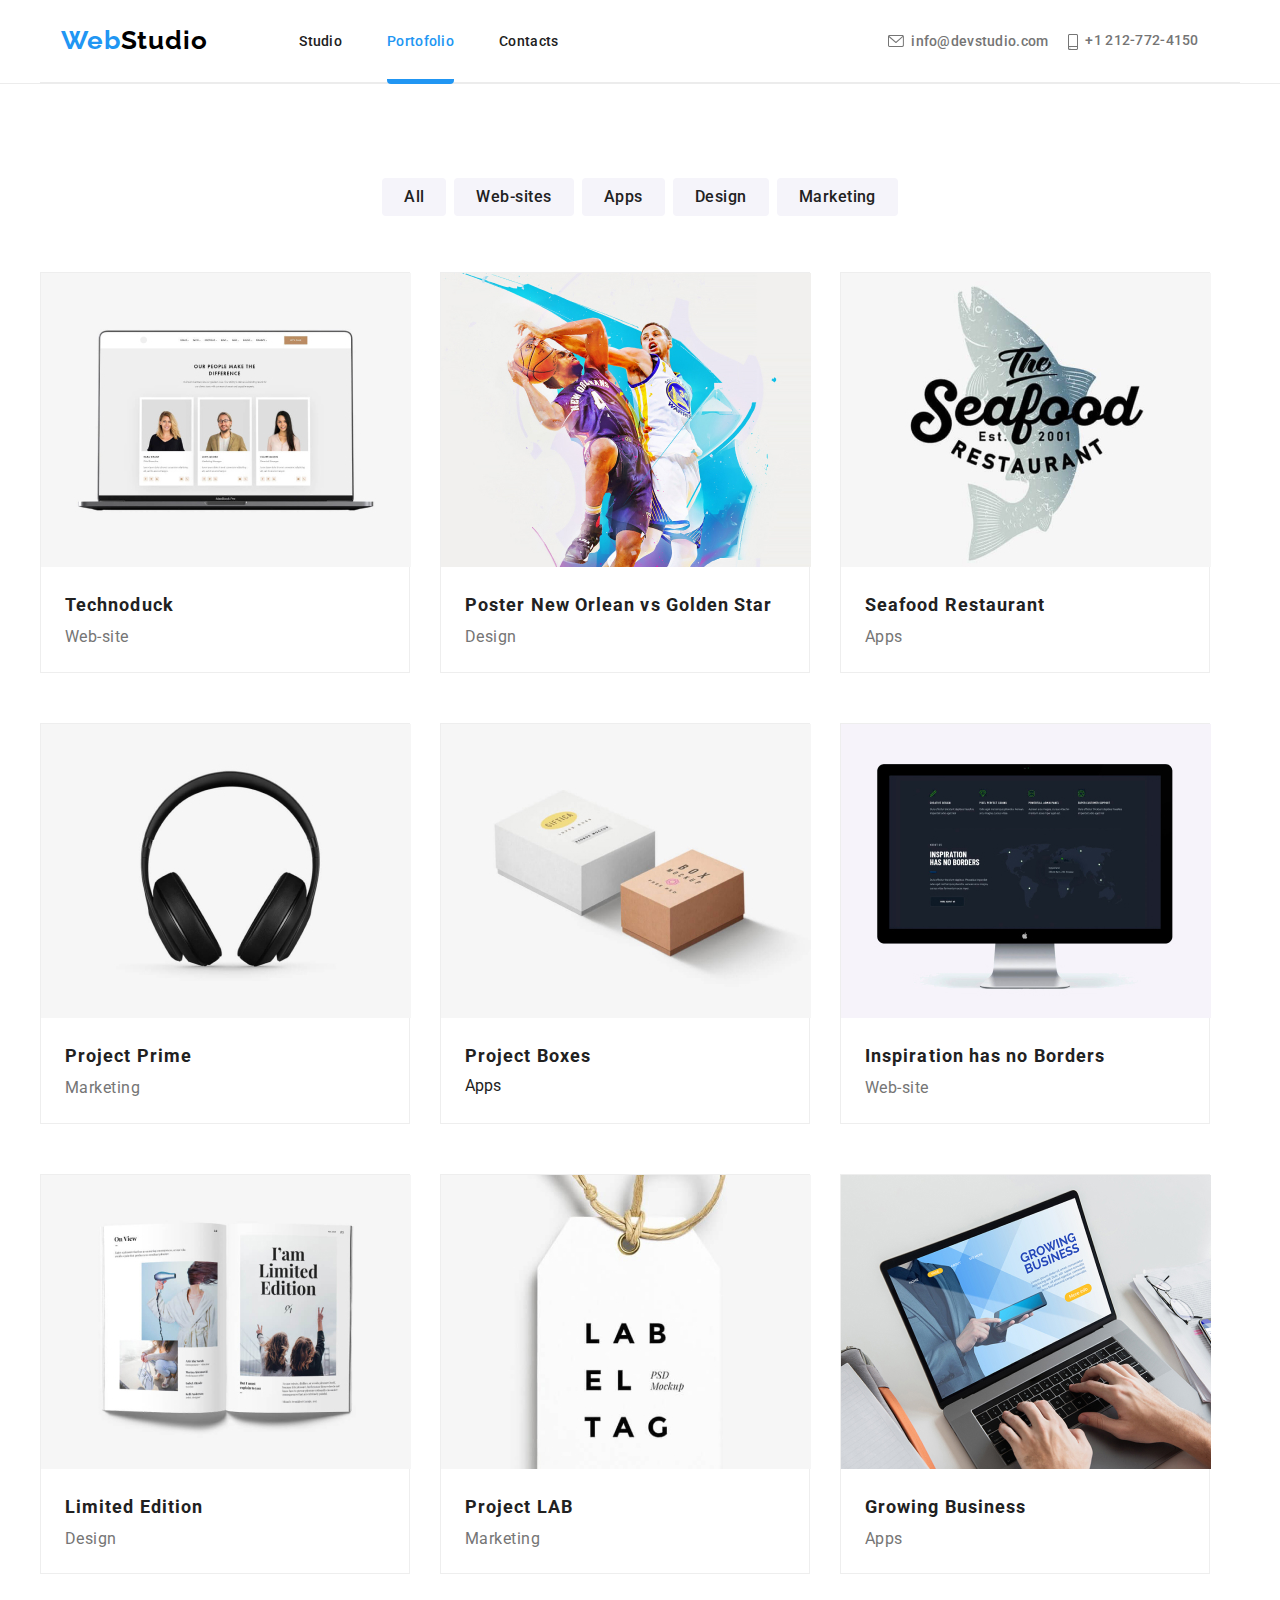
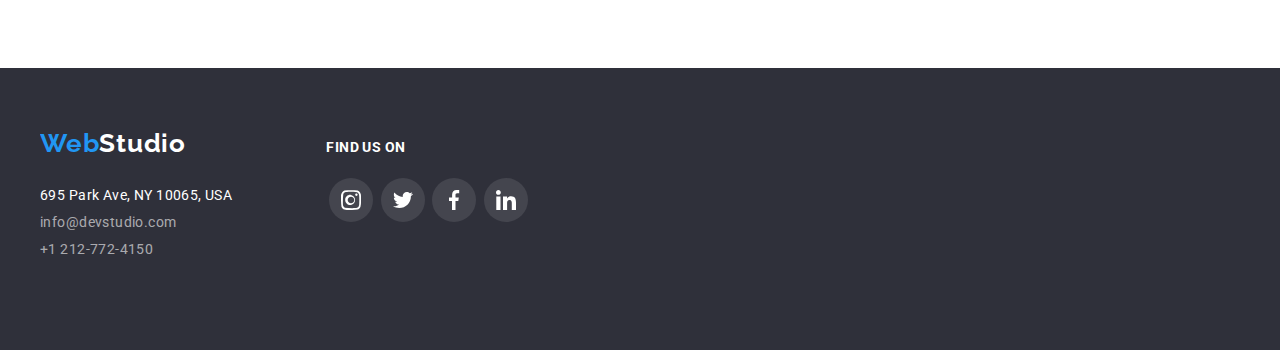
==== portofolio.html @ 158755be "copied previous work" ====
<!DOCTYPE html>
<html lang="en">
  <head>
    <meta charset="UTF-8" />
    <meta name="viewport" content="width=device-width, initial-scale=1.0" />
    <title>Portofolio</title>
    <link rel="preconnect" href="https://fonts.googleapis.com" />
    <link rel="preconnect" href="https://fonts.gstatic.com" crossorigin />
    <link
      rel="stylesheet"
      href="https://cdnjs.cloudflare.com/ajax/libs/modern-normalize/1.0.0/modern-normalize.min.css"
    />
    <link
      href="https://fonts.googleapis.com/css2?family=Raleway:wght@700&family=Roboto:wght@400;500;700;900&display=swap"
      rel="stylesheet"
    />
    <link rel="stylesheet" href="./css/reset.css">
    <link rel="stylesheet" href="css/styles.css" />
  </head>
  <body>
    <div class="container-general">
      <header class="global-header">
        <p class="visually-hidden">Aceasta este o descriere a antetului.</p>
        <div class="container-header">
          <a class="logo-header" href="#" target="_blank" title="logo"
            ><span class="blue-text">Web</span
            ><span class="black-text">Studio</span></a
          >
          <!-- Navigation bar -->
          <nav class="nav-bar">
            <ul class="nav-list">
              <li><a href="index.html" class="nav-item">Studio</a></li>
              <li>
                <a href="#" class="current" class="nav-item">Portofolio</a>
              </li>
              <li><a href="#" class="nav-item">Contacts</a></li>
            </ul>
          </nav>
          <div class="contact-info-container">
            <a href="mailto:info@devstudio.com" class="contact-info"
            ><svg class="icon" width="16" height="12">
              <use xlink:href="./symbol-defs.svg#icon-envelope"></use></svg
            >info@devstudio.com</a>
            <a class="contact-info" href="tel:+12127724150" class="phone"> <svg class="icon" width="10" height="16">
              <use href="symbol-defs.svg#icon-smartphone">
              </use>
            </svg>+1 212-772-4150</a>
          </div>
        </div>
      </header>
      <main>
        <!-- Filter section -->
        <section>
          <div class="container-portofolio">
            <div class="filter-container">
              <ul class="filter-buttons">
                <li>
                  <button class="regular-button" type="button">All</button>
                </li>
                <li>
                  <button class="regular-button" type="button">
                    Web-sites
                  </button>
                </li>
                <li>
                  <button class="regular-button" type="button">Apps</button>
                </li>
                <li>
                  <button class="regular-button" type="button">Design</button>
                </li>
                <li>
                  <button class="regular-button" type="button">
                    Marketing
                  </button>
                </li>
              </ul>
            </div>
            <!-- Results -->
            <div class="container-results">
              <ul class="results-items">
                <li class="results-card">
                  <div class="box">
                    <img src="./images/port1.jpg" alt="Web-site" width="370" />
                    <div class="overlay">
                      <p>Technoduck is a state-of-the-art coronavirus distribution platform. Companies use this platform for digital espionage and attacks on competitors' secure servers. </p>
                    </div>
                  </div>
                  <div class="results-down-card">
                    <h4 class="project">Technoduck</h4>
                    <p class="type">Web-site</p>
                  </div>
                </li>
                <li class="results-card">
                  <div class="box">
                    <img
                    src="./images/port2.jpg"
                    alt="Poster New Orlean vs Golden Star"
                    width="370"
                  />
                    <div class="overlay">
                      <p>none</p>
                    </div>
                  </div>
                  
                 <div class="results-down-card">
                    <h4 class="project">Poster New Orlean vs Golden Star</h4>
                     <p class="type">Design</p>
                 </div>
                </li>
                <li class="results-card">
                  <div class="box">
                    <img
                    src="./images/port3.jpg"
                    alt="Seafood Restaurant "
                    width="370"
                  />
                    <div class="overlay">
                      <p>none</p>
                    </div>
                  </div>
               
                  <div class="results-down-card">
                    <h4 class="project">Seafood Restaurant</h4>
                    <p class="type">Apps</p>
                  </div>
                  
                </li>
                <li class="results-card">
                  <div class="box">
                    <img
                    src="./images/port4.jpg"
                    alt="Project Prime"
                    width="370"
                  />
                    <div class="overlay">
                      <p>none</p>
                    </div>
                  </div>
                
                  <div class="results-down-card">
                     <h4 class="project">Project Prime</h4>
                  <p class="type">Marketing</p>
                  </div>
                 
                </li>
                <li class="results-card">
                  <div class="box">
                    <img
                    src="./images/port5.jpg"
                    alt="Project Boxes"
                    width="370"
                  />
                    <div class="overlay">
                      <p>none</p>
                    </div>
                  </div>
               
                  <div class="results-down-card">
                  <h4 class="project">Project Boxes</h4>
                  <p class="type"></p>Apps</p>
                  </div>
                  
                </li>
                <li class="results-card">
                  <div class="box">
                    <img
                    src="./images/port6.jpg"
                    alt="Inspiration has no Borders"
                    width="370"
                  />
                    <div class="overlay">
                      <p>none</p>
                    </div>
                  </div>
               
                  <div class="results-down-card">
                    <h4 class="project">Inspiration has no Borders</h4>
                  <p class="type">Web-site</p>
                  </div>
            
                </li>
                <li class="results-card">
                  <div class="box">
                    <img
                    src="./images/port7.jpg"
                    alt="Limited Edition"
                    width="370"
                  />
                    <div class="overlay">
                      <p>none</p>
                    </div>
                  </div>
                  
                  <div class="results-down-card">
                  <h4 class="project">Limited Edition</h4>
                  <p class="type">Design</p>
                  </div>
                </li>
                <li class="results-card">
                  <div class="box">
                    <img src="./images/port8.jpg" alt="Project LAB" width="370" />
                    <div class="overlay">
                      <p>none</p>
                    </div>
                  </div>
                 
                  <div class="results-down-card">
                  <h4 class="project">Project LAB</h4>
                  <p class="type">Marketing</p>
                  </div>
                </li>
                <li class="results-card">
                  <div class="box">
                    <img
                    src="./images/port9.jpg"
                    alt="Growing Business"
                    width="370"
                  />
                    <div class="overlay">
                      <p>none</p>
                    </div>
                  </div>
                 
                  <div class="results-down-card">
                  <h4 class="project">Growing Business</h4>
                  <p class="type">Apps</p>
                  </div>
                  
                </li>
              </ul>
            </div>
          </div>
        </section>
      </main>
      <footer class="global-footer">
        <div class="container-footer">
          <div class="first-section-footer">
            <a class="logo-footer" href="#" target="_blank" title="logo"
            ><span class="blue-text">Web</span
            ><span class="white-text">Studio</span></a
          >
          <address class="address">
            695 Park Ave, NY 10065, USA <br />
            <div class="inferior-footer">
              <p>
                <a class="contact-info-footer" href="mailto:info@devstudio.com"
                  >info@devstudio.com</a
                >
              </p>
              <div class="footer-phone">
                <p>
                  <a class="contact-info-footer" href="tel:+12127724150"
                    >+1 212-772-4150</a
                  >
                </p>
              </div>
            </div>
          </address>
          </div>
          
          <div class="footer-icons">
            <h4 class="icons-title">Find us on</h4>
            <ul class="container-footer-icons">
              <li>
                <svg class="elipse" width="270" height="120">
                  <ellipse cx="25" cy="30" rx="22" ry="22" fill="#FFFFFF1A" width="44" height="44" />
                  <svg class="icon" x="15" y="20" width="20" height="20">
                    <use href="symbol-defs.svg#icon-instagram1">
                    </use>
                  </svg>
                </svg>
              </li>
              <li>
                <svg class="elipse" width="270" height="120">
                  <ellipse cx="25" cy="30" rx="22" ry="22" fill="#FFFFFF1A" width="44" height="44" />
                  <svg class="icon" x="15" y="20" width="20" height="20">
                    <use href="symbol-defs.svg#icon-twitter2">
                    </use>
                  </svg>
                </svg>
              </li>
              <li>
                <svg class="elipse" width="270" height="120">
                  <ellipse cx="25" cy="30" rx="22" ry="22" fill="#FFFFFF1A" width="44" height="44" />
                  <svg class="icon" x="15" y="20" width="20" height="20">
                    <use href="symbol-defs.svg#icon-facebook2">
                    </use>
                  </svg>
                </svg>
              </li>
              <li>
                <svg class="elipse" width="270" height="120">
                  <ellipse cx="25" cy="30" rx="22" ry="22" fill="#FFFFFF1A" width="44" height="44" />
                  <svg class="icon" x="15" y="20" width="20" height="20">
                    <use href="symbol-defs.svg#icon-linkedin2">
                    </use>
                  </svg>
                </svg>
              </li>
            </ul>
           </div>
        </div>
      </footer>
    </div>
  </body>
</html>
---- css/styles.css ----
*,
 *::before,
 *::after{
    box-sizing: border-box;
    padding: 0;
}

:root {
    --main-black: #212121;
    --main-grey: #757575;
    --background-grey: #2F303A;
    --main-blue: #2196F3;
    --background-wheat: #F5F4FA;
    --bottom-border-header: #ececec;
    --logo-color: #AFB1B8;
    --transition: 250ms cubic-bezier(0.4, 0, 0.2, 1);
    
}

body {
    font-family: Roboto, sans-serif;
    color: var(--main-black);
    width: 100vw;
    margin: 0;
}

p,
h1,
h2,
h3,
h4,
h5,
h6,
ul {
    margin: 0;
}

a {
    text-decoration: none;
    color: var(--main-black);

}

.visually-hidden {
  position: absolute;
  width: 1px;
  height: 1px;
  margin: -1px;
  border: 0;
  padding: 0;
  white-space: nowrap;
  clip-path: inset(100%);
  clip: rect(0 0 0 0);
  overflow: hidden;
}

img {
    display: block;
    max-width: 100%;
    height: auto;
}

a:hover {
    color: var(--main-blue);
}

a:focus {
    color: var(--main-blue);
}

a:active {
    color: var(--main-blue);
}

button {
    transition: background-color var(--transition), color var(--transition), border var(--transition), box-shadow var(--transition);
}
button:hover {
    background-color: var(--main-blue);
    color: #FFF;
    cursor: pointer;
}

button:focus {
    background-color: var(--main-blue);
        color: #FFF;
}

button:active {
    background-color: var(--main-blue);
        color: #FFF;
}



ul {
    list-style-type: none;
}


main {
    width: 100vw;
    height: auto;
}

.container-general {
    width: 100vw;
    margin: auto;
    
}


.global-header {
    display: flex;
    border-bottom: solid 1px;
    border-color: var(--bottom-border-header);
    flex-direction: row;
}


.container-header {
    margin: 0 auto;
    width: 100%;
    max-width: 1200px;
    border-bottom: solid 1px;
    border-color: var(--bottom-border-header);
    display: flex;
    justify-content: center;
    align-items: center;
}
.container-header a{
    transition: color var(--transition);
}


.logo-header {
    display: block;
    font-family: Raleway;
    font-size: 26px;
    font-weight: 700;
    line-height: 1.193;
    letter-spacing: 0.78px;
    width: 145px;
    padding-top: 24px;
    padding-bottom: 25px;
    margin-right: 93px;
    
}

.blue-text {
    color: var(--main-blue);
}

.black-text {
    color: black;
}

.white-text {
    color: #FFF;
}

.current {
    color: var(--main-blue);
    padding-bottom: 30px;
    border-bottom: 5px solid var(--main-blue);
    border-radius: 4px;
}



.nav-list {
    display: flex;
    align-items: center;
    justify-content: space-between;
    width: 259px;
   
    
}


.nav-list li {
    
    color: #212121;
    font-family: Roboto;
    font-size: 14px;
    font-style: normal;
    font-weight: 500;
    line-height: normal;
    letter-spacing: 0.28px;
    

}

.global-header .contact-info {
    display: flex;
}

.contact-info-container {
    display: flex;
    align-items: center;
    padding-top: 32px;
    padding-bottom: 32px;
    margin-left: 330px;
}

.contact-info-container .icon {
    cursor: pointer;
    margin-right: 7px;
    
    position: relative;
    margin-top: 2px;
}
.contact-info-container .icon:hover {
    fill: var(--main-blue);
}
.contact-info-container .icon:focus {
    fill: var(--main-blue);
}

.contact-info {
    color: var(--main-grey);
    font-size: 14px;
    font-weight: 500;
    line-height: 1.17;
    letter-spacing: 0.28px;
    margin-right: 20px;
    fill: var(--main-grey);
}


.contact-info:hover {
    color: var(--main-blue);
    fill: var(--main-blue);
}

.contact-info:focus {
    counter-reset: var(--main-blue);
}

/* FIRST SECTION*/

.first-section {
    display: flex;
    background-image: url(https://lh3.googleusercontent.com/pw/ADCreHf-BnRPKdP4ZAukIHR-dye78KLJrJCSODhI_q3HQ1TlATKtTl8p-hjH6CAwBOySvQXovrsWD8KO4aLLL_fs0DYXgBZ1brlkj5zTW7lLd7U4ufnehR0=w2400);
    width: auto;
    height: auto;
    background-color:rgba(47, 48, 58, 0.40);
    position: relative;
    background-position: 100%;
    background-size: cover;
    background-position: center center;
    background-repeat: no-repeat;
    background-image: linear-gradient(to right, #2F303A66 90%);

}



.first-section::before {
    content: "";
    position: absolute;
    top: 0;
    left: 0;
    width: 100%;
    height: 100%;
    background-image: linear-gradient(to bottom, rgba(47, 48, 58, 0.40), transparent);
    z-index: 1;
}

.first-section::after {
    content: "";
    position: absolute;
    top: 0;
    left: 0;
    max-width: 1200px;
    height: 100%;
    background-image: url(https://lh3.googleusercontent.com/pw/ADCreHf-BnRPKdP4ZAukIHR-dye78KLJrJCSODhI_q3HQ1TlATKtTl8p-hjH6CAwBOySvQXovrsWD8KO4aLLL_fs0DYXgBZ1brlkj5zTW7lLd7U4ufnehR0=w2400);
    background-size: cover;
    background-repeat: no-repeat;
    z-index: 0;
   

}

.container-first-section {
    max-width: 1200px;
    width: 100vw;
    display: flex;
    justify-content: center;
    align-items: center;
    flex-direction: column;
    padding: 200px 0;
    margin: 0 auto;
    
}


.first-section-text {
    color: white;
    text-align: center;
    font-size: 44px;
    font-weight: 900;
    line-height: 1.36;
    /* 136.364% */
    letter-spacing: 2.64px;
    text-transform: uppercase;
    width: 696px;
    z-index: 2;

}

.first-section-button {
    color: white;
    font-size: 16px;
    font-family: inherit;
    font-weight: 700;
    line-height: 1.87;
    background-color: var(--main-blue);
    width: 200px;
    height: 50px;
    flex-shrink: 0;
    border: none;
    border-radius: 4px;
    margin-top: 30px;
    z-index: 2;
}

.first-section-button:hover {
    background-color: #188CE8;
    color: white;
    cursor: pointer;
}

.first-section-button:focus {
    background-color: #188CE8;
    color: white;
    box-shadow: 0px 4px 4px 0px #00000026;
}

/* TEXT SECTION*/

.text-section {
    background-color: white;
    width: auto;
    margin-right: auto;
}

.container-text-section {
    max-width: 1200px;
    width: 100vw;
    display: flex;
    flex-wrap: wrap;
    justify-content: space-between;
    margin: 0 auto;
    padding: 94px 0px 94px 0px;
    gap: 30px;
        
}
.container-text-section li {
    flex-basis: calc((100% - 90px) / 4);
}
.container-text-section .rectangle-text {
    margin-bottom: 30px;
    fill: var(--background-wheat);
    
}
.rectangle-text .icon {
    object-fit: 50%;
}
.subtitle {
    color: var(--main-black);
    font-size: 14px;
    font-weight: 700;
    line-height: 1.17;
    letter-spacing: 0.42px;
    text-transform: uppercase;
    
}

.text {
    color: var(--main-grey);
    font-size: 14px;
    margin-top: 10px;
    font-weight: 400;
    line-height: 1.71;
    /* 171.429% */
    letter-spacing: 0.42px;
}

/* WHAT WE DO SECTION */

.what-we-do-section {
    display: block;
    background-color: white;
    width: auto;
    margin-right: auto;
}
.container-what-we-do-section {
    max-width: 1200px;
    width: 100vw;
    margin: 0 auto;
}
.what-we-do-elements {
    display: flex;
    padding-bottom: 94px;
    margin-top: -50px;
    margin-left: -30px;
}
.what-we-do-elements li {
    margin-top: 50px;
    margin-left: 30px;
    flex-basis: calc((100% - 30px) / 3);
    
}

.what-we-do-title {
    text-align: center;
    font-size: 36px;
    font-weight: 700;
    line-height: 1.17;
    letter-spacing: 1.08px;
    color: var(--main-black);
    margin-bottom: 50px;
}
.what-we-do-card{
    width: 370px;
    height: 70px;
    background: rgba(47, 48, 58, 0.80); 
    display: flex;
    align-items: center;
    justify-content: center;
    position: absolute;
    top:1435px;
    
}
.what-we-do-card h4{
    font-family: Roboto;
    font-size: 14px;
    font-weight: 700;
    line-height: 16px;
    letter-spacing: 0.03em;
    text-align: center;
    color: #FFF;

}

/* OUR TEAM SECTION */

.our-team-section {
    background-color: var(--background-wheat);
    width: 100vw;   
    width: auto;
    margin-right: auto;
}

.container-our-team {
    max-width: 1200px;
    width: 100vw;
    margin: 0 auto;
    overflow: hidden;
    
    
}

.our-team-title {
    text-align: center;
    font-size: 36px;
    font-weight: 700;
    line-height: 1.17;
    letter-spacing: 1.08px;
    color: var(--main-black);
    margin-top: 94px;
    margin-bottom: 50px;
    overflow: hidden;
}

.our-team-members {
    display: flex;
    padding-bottom: 94px;
    margin-top: -50px;
    margin-left: -30px;
}

.our-team-members li {
    margin-top: 50px;
    margin-left: 30px;
    flex-basis: calc((100% - 30px) / 4);
}
.member-box {
    border-radius: 0px 0px 4px 4px;
    background: #FFF; 
    /* material shadow v1 */
    box-shadow: 0px 2px 1px 0px rgba(0, 0, 0, 0.20), 0px 1px 1px 0px rgba(0, 0, 0, 0.14), 0px 1px 3px 0px rgba(0, 0, 0, 0.12);
    max-width: 270px;
}


.our-team-name {
    text-align: center;
    font-size: 16px;
    font-weight: 500;
    line-height: 1.17;
    letter-spacing: 0.48px;
    color: var(--main-black);
    padding-top: 30px;
}

.our-team-position {
    text-align: center;
    font-size: 16px;
    font-weight: 400;
    line-height: 1.17;
    letter-spacing: 0.48px;
    color: var(--main-grey);
    padding-top: 30px;
    
}
.container-icons-inferior-card{
    display: flex;
    margin-top: 16px;
    align-items: center;
    justify-content: center;
    gap: 10px;
}   


.container-icons-inferior-card {
    fill: var(--logo-color);
    margin-bottom: 30px;
}

.icon-background {
    padding: 10px;
    border-radius: 50%;
    display: flex;
    justify-content: center;
    align-items: center;
}
.icon-background:hover {
    background-color: var(--main-blue);
    fill: #FFF;
}

/* REGULAR CUSTOMERS*/
.regular-customers {
    max-width: 1200px;
    width: 100vw;
    margin: 0 auto;
    margin-right: auto;
    
}
.container-regular-customers {
    display: flex;
    max-width: 1200px;
    width: 100vw;
    margin: 0 auto;
    overflow: hidden;
    display: flex;
    flex-wrap: wrap;
    justify-content: center;
    margin: 0 auto;
    padding: 94px 0px 94px 0px;
    align-items: center;
}

.regular-customers-title {
    text-align: center;
    font-size: 36px;
    font-weight: 700;
    line-height: 1.17;
    letter-spacing: 1.08px;
    color: var(--main-black);
    margin-bottom: 50px;
    overflow: hidden;
    display: flex;
    justify-content: center;
}

.container-icons-regular-customers {
    display: flex;
    gap: 30px;
    align-items: center;
}


.container-icons-regular-customers  .icon {
    fill: var(--logo-color);
    transition: background-color var(--transition), fill var(--transition), border var(--transition);
      
}

.rectangle {
    stroke: var(--logo-color);
     stroke-width: 1; 
     fill: transparent;
     border-radius: 4px;
     border: 1px;
}

.container:hover .rectangle {
    stroke: var(--main-blue); 
    fill: transparent;
  }
  
  .container:hover .icon  {
    fill: var(--main-blue); 
  }

/* FOOTER */

.global-footer {
    background-color: var(--background-grey);
    width: auto;
    margin-right: auto;
    
}

.container-footer {
    max-width: 1200px;
    width: 100vw;
    margin: 0 auto;
    padding: 60px 0px 60px 0;
    display: flex;
    justify-content: flex-start;
    flex-direction: row;
    align-items: baseline;
    overflow: hidden;
}
.container-footer a{
    transition: color var(--transition);
}

.logo-footer {
    font-family: Raleway;
    font-size: 26px;
    font-weight: 700;
    line-height: 1.193;
    letter-spacing: 0.03em;
    text-align: left;
    width: 145px;
}

.address {
    font-style: normal;
    color: #FFF;
    font-size: 14px;
    font-weight: 400;
    line-height: 1.17;
    letter-spacing: 0.42px;
    padding-top: 28px;
    max-width: 231px;
}



.contact-info-footer {
    color: #FFFFFF99;
    font-size: 14px;
    font-style: normal;
    font-weight: 400;
    line-height: 1.14;
    /* 114.286% */
    letter-spacing: 0.42px;
}

.inferior-footer {
    display: flex;
    justify-content: center;
    flex-direction: column;
    margin: 0;
    margin-bottom: 15px;
    max-width: 231px;
    padding-top: 10px;
}

.footer-phone {
    padding-top: 10px;
    
}

.contact-info-footer:hover {
    color: var(--main-blue);
}

.contact-info-footer:focus {
    counter-reset: var(--main-blue);
}


.footer-icons {
    display: flex;
    align-items: flex-start;
    flex-direction: column;
    gap: 15px;
    margin-left: 94px;
    width: 206px;
    
}

.icons-title {
font-family: inherit;
font-size: 14px;
font-weight: 700;
line-height: 16px;
letter-spacing: 0.03em;
text-align: left;
text-transform: uppercase;
color: #FFF;

}
.container-footer-icons {
    display: flex;
    justify-content: flex-start;
    align-items: flex-start;
    
}
ellipse {
    transition: background-color var(--transition), fill var(--transition);
}
.icon {
    transition: background-color var(--transition), fill var(--transition);
}

.container-footer-icons ellipse:hover {
      fill: var(--main-blue);
      cursor: pointer;
      
}
.container-footer-icons ellipse:focus {
    fill: var(--main-blue);
    
}
/* PORTOFOLIO*/

/*BUTTONS*/

.container-portofolio {
    max-width: 1200px;
    width: 100vw;
    margin: 0 auto;
    padding: 94px 0px 94px 0px;
    
}
.filter-container {
    display: flex;
    justify-content: center;
    padding: 0px 0px 56px 0px;
    flex-direction: row;
    margin: auto;
}
.filter-buttons {
    color: var(--main-black);
    border: none;
    display: flex;
    gap: 8px;
    
}
.filter-buttons .regular-button {
    display: block;
    padding: 10px;
    padding: 6px 22px 6px 22px;
    border-radius: 4px;
}
.filter-buttons .regular-button:hover {
    box-shadow:0px 2px 2px 0px rgba(0, 0, 0, 0.12), 0px 1px 2px 0px rgba(0, 0, 0, 0.08), 0px 3px 1px 0px rgba(0, 0, 0, 0.10);
}
.filter-buttons .regular-button:focus {
    box-shadow:0px 2px 2px 0px rgba(0, 0, 0, 0.12), 0px 1px 2px 0px rgba(0, 0, 0, 0.08), 0px 3px 1px 0px rgba(0, 0, 0, 0.10);
}

.current-button {
    background-color: var(--main-blue);
    color: white;
    font-family: inherit;
    font-size: 16px;
    font-weight: 500;
    line-height: 1.62;
    letter-spacing: 0.03em;
    text-align: center;
    border: inherit;

}

.regular-button {
    background: var(--background-wheat);
    font-family: inherit;
    border: inherit;
    color: var(--main-black);
    font-size: 16px;
    font-weight: 500;
    line-height: 1.62;
    letter-spacing: 0.03em;
    text-align: center;
    
}

/* RESULTS */

.container-results {
    display: flex;
    justify-content: center;
    margin: 0 auto;
}

.results-items {
    display: flex;
    flex-wrap: wrap;
    padding: auto;
    margin-left: -30px;
    margin-top: -50px;
    transition: background-color var(--transition), border var(--transition), box-shadow var(--transition);
}
.results-items img {
    max-width: 370px;
}
.results-items li {
    border: solid 1px #eee;
    margin-left: 30px;
    margin-top: 50px;
    flex-basis: calc((100% - 90px) / 3);
    max-width: 370px;
    transition: background-color var(--transition), box-shadow var(--transition);
}
.results-items li:hover {
    cursor: pointer;
    box-shadow: 1px 4px 6px 0px rgba(0, 0, 0, 0.16), 0px 4px 4px 0px rgba(0, 0, 0, 0.06), 0px 1px 1px 0px rgba(0, 0, 0, 0.12);
}
.results-items li:focus {
    cursor: pointer;
    box-shadow: 1px 4px 6px 0px rgba(0, 0, 0, 0.16), 0px 4px 4px 0px rgba(0, 0, 0, 0.06), 0px 1px 1px 0px rgba(0, 0, 0, 0.12);
}
.results-down-card {
    display: flex;
    flex-direction: column;
    align-items: flex-start;
    padding: 20px 24px 20px 24px;
    position: relative;
    z-index: 2;
}
.box {
    position: relative;
    width: 370px;
    height: 294px;
    margin: 0 auto;
    background-color: #bdbdbd;
    overflow: hidden;
    top: 0px;
    
  }
  
  .overlay {
    position: absolute;
    top: 0;
    left: 0;
    width: 370px;
    height: 294px;
    background-color: var(--main-blue);
    transform: translatey(100%);
    transition: transform 250ms ease-in-out;
    display: flex;
    justify-content: center;
    align-items: center;
    padding: 63px 24px 91px 24px;
  }
  
  .box:hover .overlay {
    transform: translatey(0);
  }
  .box:focus .overlay {
    transform: translatey(0);
  }
  .results-card:hover .overlay {
    transform: translate(0);
  }
  
  .overlay p {
    color: #fff;
    font-family: Roboto;
    font-size: 18px;
    font-weight: 400;
    line-height: 28px;
    letter-spacing: 0.03em;
    text-align: left;
    
  }
.project {

    font-size: 18px;
    font-weight: 700;
    line-height: 2;
    letter-spacing: 0.06em;
    text-align: center;
    color: var(--main-black);
}

.type {
    font-size: 16px;
    font-weight: 400;
    line-height: 1.8;
    letter-spacing: 0.03em;
    text-align: center;
    color: var(--main-grey);
}

/* Modal*/

.modal {
    position: fixed;
    width: 100vw;
    max-width: 1600px;
    height: 100vh;
    margin: 0 auto;
    top: 0;
    left: 0;
    right: 0;
    display: flex;
    justify-content: center;
    align-items: center;
    background: #00000033;
    z-index: 3;
    transition: opacity 2s cubic-bezier(0.165, 0.84, 0.44, 1);
}
.is-hidden {
    visibility: hidden;
    opacity: 0;
}
.modal-content {
    display: flex;
    justify-content: center;
    align-items: center;
    width: 428px;
    height: 481px;
    background-color: #FFF;
    border: 1px solid #0000001A;
    border-radius: 4px;
    box-shadow: 0px 2px 1px 0px rgba(0, 0, 0, 0.20), 0px 1px 1px 0px rgba(0, 0, 0, 0.14), 0px 1px 3px 0px rgba(0, 0, 0, 0.12);
    /*animation: changeColor 4s linear 100ms infinite alternate both;*/
    /*animation: animatescale 3000ms 1 1000ms;*/
}

/*@keyframes changeColor {
    0% {
        background-color: var(--logo-color);
    }
    50% {
        background-color: var(--background-wheat);
    }
    100% {
        background-color: #FFF;
    }
}*/

/*@keyframes animatescale {
    0% {
      transform: scale(1);
    }
  50%{
    transform: scale(0.75);
  }
  
    100% {
      transform: scale(1);
    }
}*/
.close-btn {
    width: 30px;
    height: 30px;
    background-color: #FFF;
    cursor: pointer;
    position: relative;
    top: -220px;
    left: 180px;
    border-radius: 50%;
    border: 1px solid rgba(0, 0, 0, 0.10);;
    flex-shrink: 0;
    
}

/*.modal.is-active .modal-content  {
    animation: scaleDown 0.3s ease-in-out;
}

@keyframes scaleDown {
    0% {
        transform: scale(1);
    }
    100% {
        transform: scale(0);
    }
}*/
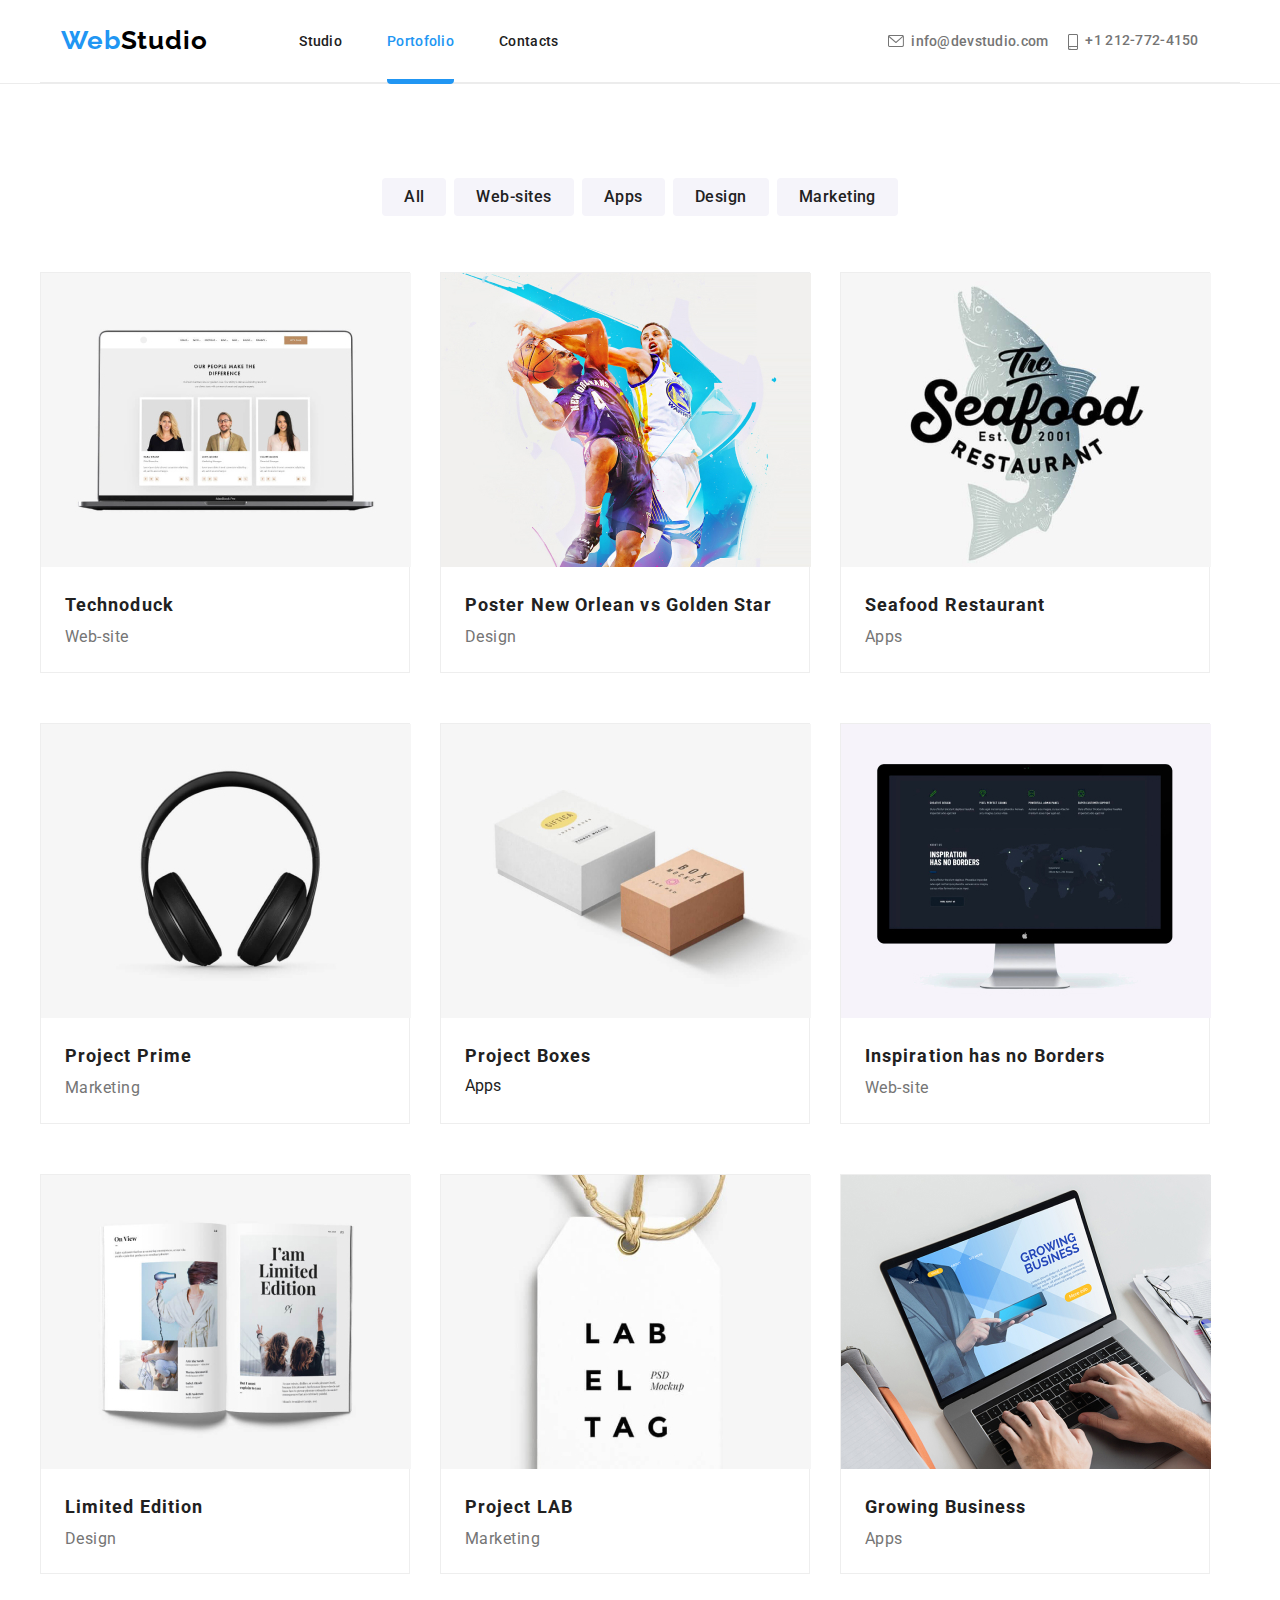
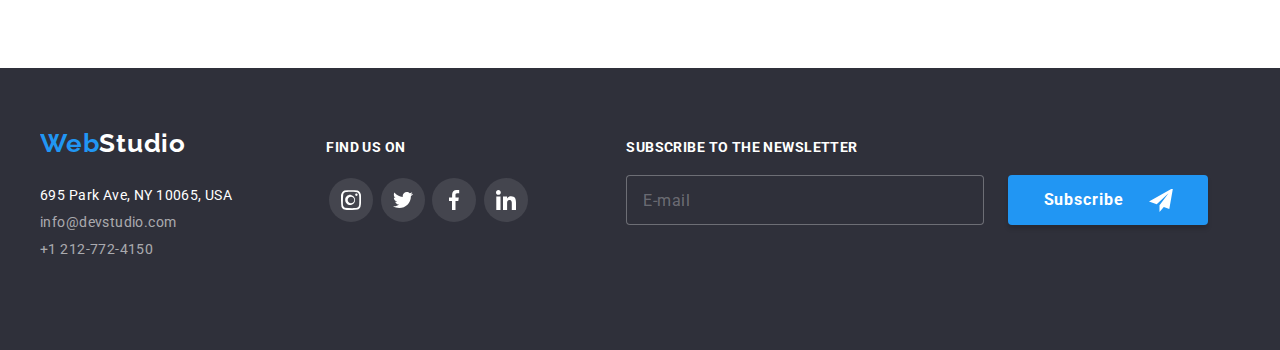
==== commit b110505b: "finished footer addition" ====
--- a/portofolio.html
+++ b/portofolio.html
@@ -1,306 +1,278 @@
 <!DOCTYPE html>
 <html lang="en">
-  <head>
-    <meta charset="UTF-8" />
-    <meta name="viewport" content="width=device-width, initial-scale=1.0" />
-    <title>Portofolio</title>
-    <link rel="preconnect" href="https://fonts.googleapis.com" />
-    <link rel="preconnect" href="https://fonts.gstatic.com" crossorigin />
-    <link
-      rel="stylesheet"
-      href="https://cdnjs.cloudflare.com/ajax/libs/modern-normalize/1.0.0/modern-normalize.min.css"
-    />
-    <link
-      href="https://fonts.googleapis.com/css2?family=Raleway:wght@700&family=Roboto:wght@400;500;700;900&display=swap"
-      rel="stylesheet"
-    />
-    <link rel="stylesheet" href="./css/reset.css">
-    <link rel="stylesheet" href="css/styles.css" />
-  </head>
-  <body>
-    <div class="container-general">
-      <header class="global-header">
-        <p class="visually-hidden">Aceasta este o descriere a antetului.</p>
-        <div class="container-header">
-          <a class="logo-header" href="#" target="_blank" title="logo"
-            ><span class="blue-text">Web</span
-            ><span class="black-text">Studio</span></a
-          >
-          <!-- Navigation bar -->
-          <nav class="nav-bar">
-            <ul class="nav-list">
-              <li><a href="index.html" class="nav-item">Studio</a></li>
-              <li>
-                <a href="#" class="current" class="nav-item">Portofolio</a>
-              </li>
-              <li><a href="#" class="nav-item">Contacts</a></li>
-            </ul>
-          </nav>
-          <div class="contact-info-container">
-            <a href="mailto:info@devstudio.com" class="contact-info"
-            ><svg class="icon" width="16" height="12">
-              <use xlink:href="./symbol-defs.svg#icon-envelope"></use></svg
-            >info@devstudio.com</a>
-            <a class="contact-info" href="tel:+12127724150" class="phone"> <svg class="icon" width="10" height="16">
+
+<head>
+  <meta charset="UTF-8" />
+  <meta name="viewport" content="width=device-width, initial-scale=1.0" />
+  <title>Portofolio</title>
+  <link rel="preconnect" href="https://fonts.googleapis.com" />
+  <link rel="preconnect" href="https://fonts.gstatic.com" crossorigin />
+  <link rel="stylesheet"
+    href="https://cdnjs.cloudflare.com/ajax/libs/modern-normalize/1.0.0/modern-normalize.min.css" />
+  <link href="https://fonts.googleapis.com/css2?family=Raleway:wght@700&family=Roboto:wght@400;500;700;900&display=swap"
+    rel="stylesheet" />
+  <link rel="stylesheet" href="./css/reset.css">
+  <link rel="stylesheet" href="css/styles.css" />
+</head>
+
+<body>
+  <div class="container-general">
+    <header class="global-header">
+      <p class="visually-hidden">Aceasta este o descriere a antetului.</p>
+      <div class="container-header">
+        <a class="logo-header" href="#" target="_blank" title="logo"><span class="blue-text">Web</span><span
+            class="black-text">Studio</span></a>
+        <!-- Navigation bar -->
+        <nav class="nav-bar">
+          <ul class="nav-list">
+            <li><a href="index.html" class="nav-item">Studio</a></li>
+            <li>
+              <a href="#" class="current" class="nav-item">Portofolio</a>
+            </li>
+            <li><a href="#" class="nav-item">Contacts</a></li>
+          </ul>
+        </nav>
+        <div class="contact-info-container">
+          <a href="mailto:info@devstudio.com" class="contact-info"><svg class="icon" width="16" height="12">
+              <use xlink:href="./symbol-defs.svg#icon-envelope"></use>
+            </svg>info@devstudio.com</a>
+          <a class="contact-info" href="tel:+12127724150" class="phone"> <svg class="icon" width="10" height="16">
               <use href="symbol-defs.svg#icon-smartphone">
               </use>
             </svg>+1 212-772-4150</a>
+        </div>
+      </div>
+    </header>
+    <main>
+      <!-- Filter section -->
+      <section>
+        <div class="container-portofolio">
+          <div class="filter-container">
+            <ul class="filter-buttons">
+              <li>
+                <button class="regular-button" type="button">All</button>
+              </li>
+              <li>
+                <button class="regular-button" type="button">
+                  Web-sites
+                </button>
+              </li>
+              <li>
+                <button class="regular-button" type="button">Apps</button>
+              </li>
+              <li>
+                <button class="regular-button" type="button">Design</button>
+              </li>
+              <li>
+                <button class="regular-button" type="button">
+                  Marketing
+                </button>
+              </li>
+            </ul>
           </div>
-        </div>
-      </header>
-      <main>
-        <!-- Filter section -->
-        <section>
-          <div class="container-portofolio">
-            <div class="filter-container">
-              <ul class="filter-buttons">
-                <li>
-                  <button class="regular-button" type="button">All</button>
-                </li>
-                <li>
-                  <button class="regular-button" type="button">
-                    Web-sites
-                  </button>
-                </li>
-                <li>
-                  <button class="regular-button" type="button">Apps</button>
-                </li>
-                <li>
-                  <button class="regular-button" type="button">Design</button>
-                </li>
-                <li>
-                  <button class="regular-button" type="button">
-                    Marketing
-                  </button>
-                </li>
-              </ul>
-            </div>
-            <!-- Results -->
-            <div class="container-results">
-              <ul class="results-items">
-                <li class="results-card">
-                  <div class="box">
-                    <img src="./images/port1.jpg" alt="Web-site" width="370" />
-                    <div class="overlay">
-                      <p>Technoduck is a state-of-the-art coronavirus distribution platform. Companies use this platform for digital espionage and attacks on competitors' secure servers. </p>
-                    </div>
-                  </div>
-                  <div class="results-down-card">
-                    <h4 class="project">Technoduck</h4>
-                    <p class="type">Web-site</p>
-                  </div>
-                </li>
-                <li class="results-card">
-                  <div class="box">
-                    <img
-                    src="./images/port2.jpg"
-                    alt="Poster New Orlean vs Golden Star"
-                    width="370"
-                  />
-                    <div class="overlay">
-                      <p>none</p>
-                    </div>
-                  </div>
-                  
-                 <div class="results-down-card">
-                    <h4 class="project">Poster New Orlean vs Golden Star</h4>
-                     <p class="type">Design</p>
-                 </div>
-                </li>
-                <li class="results-card">
-                  <div class="box">
-                    <img
-                    src="./images/port3.jpg"
-                    alt="Seafood Restaurant "
-                    width="370"
-                  />
-                    <div class="overlay">
-                      <p>none</p>
-                    </div>
-                  </div>
-               
-                  <div class="results-down-card">
-                    <h4 class="project">Seafood Restaurant</h4>
-                    <p class="type">Apps</p>
-                  </div>
-                  
-                </li>
-                <li class="results-card">
-                  <div class="box">
-                    <img
-                    src="./images/port4.jpg"
-                    alt="Project Prime"
-                    width="370"
-                  />
-                    <div class="overlay">
-                      <p>none</p>
-                    </div>
-                  </div>
-                
-                  <div class="results-down-card">
-                     <h4 class="project">Project Prime</h4>
+          <!-- Results -->
+          <div class="container-results">
+            <ul class="results-items">
+              <li class="results-card">
+                <div class="box">
+                  <img src="./images/port1.jpg" alt="Web-site" width="370" />
+                  <div class="overlay">
+                    <p>Technoduck is a state-of-the-art coronavirus distribution platform. Companies use this platform
+                      for digital espionage and attacks on competitors' secure servers. </p>
+                  </div>
+                </div>
+                <div class="results-down-card">
+                  <h4 class="project">Technoduck</h4>
+                  <p class="type">Web-site</p>
+                </div>
+              </li>
+              <li class="results-card">
+                <div class="box">
+                  <img src="./images/port2.jpg" alt="Poster New Orlean vs Golden Star" width="370" />
+                  <div class="overlay">
+                    <p>none</p>
+                  </div>
+                </div>
+
+                <div class="results-down-card">
+                  <h4 class="project">Poster New Orlean vs Golden Star</h4>
+                  <p class="type">Design</p>
+                </div>
+              </li>
+              <li class="results-card">
+                <div class="box">
+                  <img src="./images/port3.jpg" alt="Seafood Restaurant " width="370" />
+                  <div class="overlay">
+                    <p>none</p>
+                  </div>
+                </div>
+
+                <div class="results-down-card">
+                  <h4 class="project">Seafood Restaurant</h4>
+                  <p class="type">Apps</p>
+                </div>
+
+              </li>
+              <li class="results-card">
+                <div class="box">
+                  <img src="./images/port4.jpg" alt="Project Prime" width="370" />
+                  <div class="overlay">
+                    <p>none</p>
+                  </div>
+                </div>
+
+                <div class="results-down-card">
+                  <h4 class="project">Project Prime</h4>
                   <p class="type">Marketing</p>
-                  </div>
-                 
-                </li>
-                <li class="results-card">
-                  <div class="box">
-                    <img
-                    src="./images/port5.jpg"
-                    alt="Project Boxes"
-                    width="370"
-                  />
-                    <div class="overlay">
-                      <p>none</p>
-                    </div>
-                  </div>
-               
-                  <div class="results-down-card">
+                </div>
+
+              </li>
+              <li class="results-card">
+                <div class="box">
+                  <img src="./images/port5.jpg" alt="Project Boxes" width="370" />
+                  <div class="overlay">
+                    <p>none</p>
+                  </div>
+                </div>
+
+                <div class="results-down-card">
                   <h4 class="project">Project Boxes</h4>
                   <p class="type"></p>Apps</p>
-                  </div>
-                  
-                </li>
-                <li class="results-card">
-                  <div class="box">
-                    <img
-                    src="./images/port6.jpg"
-                    alt="Inspiration has no Borders"
-                    width="370"
-                  />
-                    <div class="overlay">
-                      <p>none</p>
-                    </div>
-                  </div>
-               
-                  <div class="results-down-card">
-                    <h4 class="project">Inspiration has no Borders</h4>
+                </div>
+
+              </li>
+              <li class="results-card">
+                <div class="box">
+                  <img src="./images/port6.jpg" alt="Inspiration has no Borders" width="370" />
+                  <div class="overlay">
+                    <p>none</p>
+                  </div>
+                </div>
+
+                <div class="results-down-card">
+                  <h4 class="project">Inspiration has no Borders</h4>
                   <p class="type">Web-site</p>
-                  </div>
-            
-                </li>
-                <li class="results-card">
-                  <div class="box">
-                    <img
-                    src="./images/port7.jpg"
-                    alt="Limited Edition"
-                    width="370"
-                  />
-                    <div class="overlay">
-                      <p>none</p>
-                    </div>
-                  </div>
-                  
-                  <div class="results-down-card">
+                </div>
+
+              </li>
+              <li class="results-card">
+                <div class="box">
+                  <img src="./images/port7.jpg" alt="Limited Edition" width="370" />
+                  <div class="overlay">
+                    <p>none</p>
+                  </div>
+                </div>
+
+                <div class="results-down-card">
                   <h4 class="project">Limited Edition</h4>
                   <p class="type">Design</p>
-                  </div>
-                </li>
-                <li class="results-card">
-                  <div class="box">
-                    <img src="./images/port8.jpg" alt="Project LAB" width="370" />
-                    <div class="overlay">
-                      <p>none</p>
-                    </div>
-                  </div>
-                 
-                  <div class="results-down-card">
+                </div>
+              </li>
+              <li class="results-card">
+                <div class="box">
+                  <img src="./images/port8.jpg" alt="Project LAB" width="370" />
+                  <div class="overlay">
+                    <p>none</p>
+                  </div>
+                </div>
+
+                <div class="results-down-card">
                   <h4 class="project">Project LAB</h4>
                   <p class="type">Marketing</p>
-                  </div>
-                </li>
-                <li class="results-card">
-                  <div class="box">
-                    <img
-                    src="./images/port9.jpg"
-                    alt="Growing Business"
-                    width="370"
-                  />
-                    <div class="overlay">
-                      <p>none</p>
-                    </div>
-                  </div>
-                 
-                  <div class="results-down-card">
+                </div>
+              </li>
+              <li class="results-card">
+                <div class="box">
+                  <img src="./images/port9.jpg" alt="Growing Business" width="370" />
+                  <div class="overlay">
+                    <p>none</p>
+                  </div>
+                </div>
+
+                <div class="results-down-card">
                   <h4 class="project">Growing Business</h4>
                   <p class="type">Apps</p>
-                  </div>
-                  
-                </li>
-              </ul>
-            </div>
+                </div>
+
+              </li>
+            </ul>
           </div>
-        </section>
-      </main>
-      <footer class="global-footer">
-        <div class="container-footer">
-          <div class="first-section-footer">
-            <a class="logo-footer" href="#" target="_blank" title="logo"
-            ><span class="blue-text">Web</span
-            ><span class="white-text">Studio</span></a
-          >
+        </div>
+      </section>
+    </main>
+    <footer class="global-footer">
+      <div class="container-footer">
+        <div class="first-section-footer">
+          <a class="logo-footer" href="#" target="_blank" title="logo"><span class="blue-text">Web</span><span
+              class="white-text">Studio</span></a>
           <address class="address">
             695 Park Ave, NY 10065, USA <br />
             <div class="inferior-footer">
               <p>
-                <a class="contact-info-footer" href="mailto:info@devstudio.com"
-                  >info@devstudio.com</a
-                >
+                <a class="contact-info-footer" href="mailto:info@devstudio.com">info@devstudio.com</a>
               </p>
               <div class="footer-phone">
                 <p>
-                  <a class="contact-info-footer" href="tel:+12127724150"
-                    >+1 212-772-4150</a
-                  >
+                  <a class="contact-info-footer" href="tel:+12127724150">+1 212-772-4150</a>
                 </p>
               </div>
             </div>
           </address>
-          </div>
-          
-          <div class="footer-icons">
-            <h4 class="icons-title">Find us on</h4>
-            <ul class="container-footer-icons">
-              <li>
-                <svg class="elipse" width="270" height="120">
-                  <ellipse cx="25" cy="30" rx="22" ry="22" fill="#FFFFFF1A" width="44" height="44" />
-                  <svg class="icon" x="15" y="20" width="20" height="20">
-                    <use href="symbol-defs.svg#icon-instagram1">
-                    </use>
-                  </svg>
-                </svg>
-              </li>
-              <li>
-                <svg class="elipse" width="270" height="120">
-                  <ellipse cx="25" cy="30" rx="22" ry="22" fill="#FFFFFF1A" width="44" height="44" />
-                  <svg class="icon" x="15" y="20" width="20" height="20">
-                    <use href="symbol-defs.svg#icon-twitter2">
-                    </use>
-                  </svg>
-                </svg>
-              </li>
-              <li>
-                <svg class="elipse" width="270" height="120">
-                  <ellipse cx="25" cy="30" rx="22" ry="22" fill="#FFFFFF1A" width="44" height="44" />
-                  <svg class="icon" x="15" y="20" width="20" height="20">
-                    <use href="symbol-defs.svg#icon-facebook2">
-                    </use>
-                  </svg>
-                </svg>
-              </li>
-              <li>
-                <svg class="elipse" width="270" height="120">
-                  <ellipse cx="25" cy="30" rx="22" ry="22" fill="#FFFFFF1A" width="44" height="44" />
-                  <svg class="icon" x="15" y="20" width="20" height="20">
-                    <use href="symbol-defs.svg#icon-linkedin2">
-                    </use>
-                  </svg>
-                </svg>
-              </li>
-            </ul>
-           </div>
-        </div>
-      </footer>
-    </div>
-  </body>
-</html>
+        </div>
+
+        <div class="footer-icons">
+          <h4 class="icons-title">Find us on</h4>
+          <ul class="container-footer-icons">
+            <li>
+              <svg class="elipse" width="270" height="120">
+                <ellipse cx="25" cy="30" rx="22" ry="22" fill="#FFFFFF1A" width="44" height="44" />
+                <svg class="icon" x="15" y="20" width="20" height="20">
+                  <use href="symbol-defs.svg#icon-instagram1">
+                  </use>
+                </svg>
+              </svg>
+            </li>
+            <li>
+              <svg class="elipse" width="270" height="120">
+                <ellipse cx="25" cy="30" rx="22" ry="22" fill="#FFFFFF1A" width="44" height="44" />
+                <svg class="icon" x="15" y="20" width="20" height="20">
+                  <use href="symbol-defs.svg#icon-twitter2">
+                  </use>
+                </svg>
+              </svg>
+            </li>
+            <li>
+              <svg class="elipse" width="270" height="120">
+                <ellipse cx="25" cy="30" rx="22" ry="22" fill="#FFFFFF1A" width="44" height="44" />
+                <svg class="icon" x="15" y="20" width="20" height="20">
+                  <use href="symbol-defs.svg#icon-facebook2">
+                  </use>
+                </svg>
+              </svg>
+            </li>
+            <li>
+              <svg class="elipse" width="270" height="120">
+                <ellipse cx="25" cy="30" rx="22" ry="22" fill="#FFFFFF1A" width="44" height="44" />
+                <svg class="icon" x="15" y="20" width="20" height="20">
+                  <use href="symbol-defs.svg#icon-linkedin2">
+                  </use>
+                </svg>
+              </svg>
+            </li>
+          </ul>
+        </div>
+        <div class="subscription-container">
+          <h4 class="icons-title">Subscribe to the newsletter</h4>
+          <input class="textfield-subscribe" type="email" name="email" placeholder="E-mail" />
+          <button class="button-subscribe" type="submit">Subscribe
+            <svg width="24px" height="24px">
+              <use href="./symbol-defs.svg#icon-icon-send-1"> </use>
+            </svg>
+          </button>
+        </div>
+      </div>
+    </footer>
+  </div>
+</body>
+
+</html>--- a/css/styles.css
+++ b/css/styles.css
@@ -626,6 +626,7 @@
     flex-direction: row;
     align-items: baseline;
     overflow: hidden;
+    gap: 94px;
 }
 .container-footer a{
     transition: color var(--transition);
@@ -693,7 +694,6 @@
     align-items: flex-start;
     flex-direction: column;
     gap: 15px;
-    margin-left: 94px;
     width: 206px;
     
 }
@@ -731,6 +731,74 @@
     fill: var(--main-blue);
     
 }
+
+
+
+.textfield-subscribe {
+    width: 358px;
+    height: 50px;
+    background: var(--background-grey);
+    border: 1px solid #FFFFFF4D;
+    border-radius: 4px;
+    margin-top: 20px;
+    padding-left: 16px;
+    
+}
+.textfield-subscribe::placeholder {
+    font-family: Roboto;
+    font-size: 16px;
+    font-style: normal;
+    font-weight: 400;
+    line-height: 20px; /* 125% */
+    letter-spacing: 0.48px;
+    color: #FFFFFF4D;
+}
+.textfield-subscribe:focus {
+    transition: border var(--transition);
+    caret-color: white;
+}
+.button-subscribe {
+    width: 200px;
+    height: 50px;
+    flex-shrink: 0;
+    border-radius: 4px;
+    border: none;
+    background: var(--main-blue);
+    box-shadow: 0px 4px 4px 0px rgba(0, 0, 0, 0.15);
+    font-family: Roboto;
+    font-weight: 700;
+    line-height: 30px;
+    letter-spacing: 0.06em;
+    text-align: center;
+    font-size: 16px;
+    color: white;
+    display: flex;
+    position: relative;
+    justify-content: center;
+    align-items: center;
+    left: 382px;
+    bottom: 50px;
+    transition: back-ground border color var(--transition);
+}
+.button-subscribe svg {
+    margin-left: 25px;
+}
+
+button[type="submit"]:hover {
+    background-color: #188CE8;
+    color: white;
+    cursor: pointer;
+    box-shadow: 0px 4px 4px 0px #00000026;
+    transition: back-ground var(--transition), color var(--transition), border var(--transition);
+}
+
+button[type="submit"]:focus {
+    background-color: #188CE8;
+    color: white;
+    cursor: pointer;
+    box-shadow: 0px 4px 4px 0px #00000026;
+    transition: back-ground var(--transition), color var(--transition), border var(--transition);
+}
 /* PORTOFOLIO*/
 
 /*BUTTONS*/
@@ -924,13 +992,13 @@
 .is-hidden {
     visibility: hidden;
     opacity: 0;
+    
 }
 .modal-content {
-    display: flex;
-    justify-content: center;
-    align-items: center;
-    width: 428px;
-    height: 481px;
+    padding: 40px;
+    position: relative;
+    width: 528px;
+    height: 581px;
     background-color: #FFF;
     border: 1px solid #0000001A;
     border-radius: 4px;
@@ -968,13 +1036,13 @@
     height: 30px;
     background-color: #FFF;
     cursor: pointer;
-    position: relative;
-    top: -220px;
-    left: 180px;
+    position: absolute;
     border-radius: 50%;
     border: 1px solid rgba(0, 0, 0, 0.10);;
     flex-shrink: 0;
-    
+    top: 8px;
+    left: 482px;
+
 }
 
 /*.modal.is-active .modal-content  {
@@ -988,4 +1056,166 @@
     100% {
         transform: scale(0);
     }
-}*/+}*/
+.contact-form h3 {
+    font-family: Roboto;
+    font-size: 20px;
+    font-weight: 700;
+    line-height: 23px;
+    letter-spacing: 0.03em;
+    text-align: center;
+
+}
+.contact-form {
+    display: flex;
+    flex-direction: column;
+    gap: 10px;
+  }
+  
+  .input-container {
+    display: flex;
+    flex-direction: column;
+    gap: 4px;
+    position: relative;
+  }
+  
+  .input-container svg {
+    width: 18px;
+    height: 18px;
+    position: absolute;
+    top: calc(50% - 9px);
+    left: 12px;
+  }
+  
+  .textfield {
+    height: 40px;
+    padding: 11px 12px 11px 42px;
+  }
+  
+  textarea {
+    height: 120px;
+    padding: 12px 16px;
+  }
+  
+  textarea::placeholder {
+    font-family: inherit;
+    font-size: 12px;
+    font-weight: 400;
+    line-height: 25px;
+    letter-spacing: 0.01em;
+    color: rgba(117, 117, 117, 0.5);
+  }
+  
+  .textfield,
+  textarea {
+    border-radius: 4px;
+    border: 1px solid rgba(33, 33, 33, 0.2);
+    outline: none;
+  }
+  
+  .textfield:focus,
+  textarea:focus {
+    border: 1px solid rgba(33, 150, 243, 1);
+  }
+  
+  .textfield:focus + svg {
+    fill: rgba(33, 150, 243, 1);
+  }
+  
+  .form-label {
+    font-family: Roboto;
+    font-size: 12px;
+    font-weight: 400;
+    line-height: 14px;
+    letter-spacing: 0.01em;
+    color: rgba(117, 117, 117, 1);
+  }
+  
+  .terms-and-conditions-container {
+    position: relative;
+    display: flex;
+    flex-direction: row;
+    gap: 8px;
+    cursor: pointer;
+  }
+  
+  .terms-and-conditions {
+    display: flex;
+    flex-direction: row;
+    align-items: center;
+    gap: 8px;
+  }
+  
+  .terms-and-conditions-label span {
+    font-family: Roboto;
+    font-size: 14px;
+    font-weight: 400;
+    line-height: 24px;
+    letter-spacing: 0.03em;
+    color: var(--main-grey);
+  }
+  
+  .terms-and-conditions-label #special-link {
+    color: var(--main-blue);
+    text-decoration-line: underline;
+  }
+  
+  .terms-and-conditions-label svg {
+    width: 13px;
+    height: 13px;
+    position: absolute;
+    top: calc(50% - 7.5px);
+    left: 0;
+  }
+  
+  .terms-and-conditions-check:not(:checked) {
+    visibility: hidden;
+  }
+  
+  .terms-and-conditions-check:checked + label > svg {
+    display: none;
+  }
+  .submit-form {
+    width: 200px;
+    height: 50px;
+    color: #FFF;
+    top: 712px;
+    left: 700px;
+    border-radius: 4px;
+    border: transparent;
+    background: var(--main-blue);
+    box-shadow: 0px 2px 1px 0px rgba(0, 0, 0, 0.20), 0px 1px 1px 0px rgba(0, 0, 0, 0.14), 0px 1px 3px 0px rgba(0, 0, 0, 0.12);
+    font-family: Roboto;
+    font-size: 16px;
+    font-weight: 700;
+    line-height: 30px;
+    letter-spacing: 0.06em;
+    text-align: center;
+    
+    
+  }
+  .container-submit {
+    display: flex;
+    justify-content: center;
+    align-items: center;
+    position: relative;
+    top: 30px;
+    bottom: 40px;
+    
+  }
+
+    input[type="submit"]:hover {
+    background-color: #188CE8;
+    color: white;
+    cursor: pointer;
+    box-shadow: 0px 4px 4px 0px #00000026;
+    transition: back-ground var(--transition), color var(--transition), border var(--transition);
+}
+
+    input[type="submit"]:focus {
+    background-color: #188CE8;
+    color: white;
+    cursor: pointer;
+    box-shadow: 0px 4px 4px 0px #00000026;
+    transition: back-ground var(--transition), color var(--transition), border var(--transition);
+}